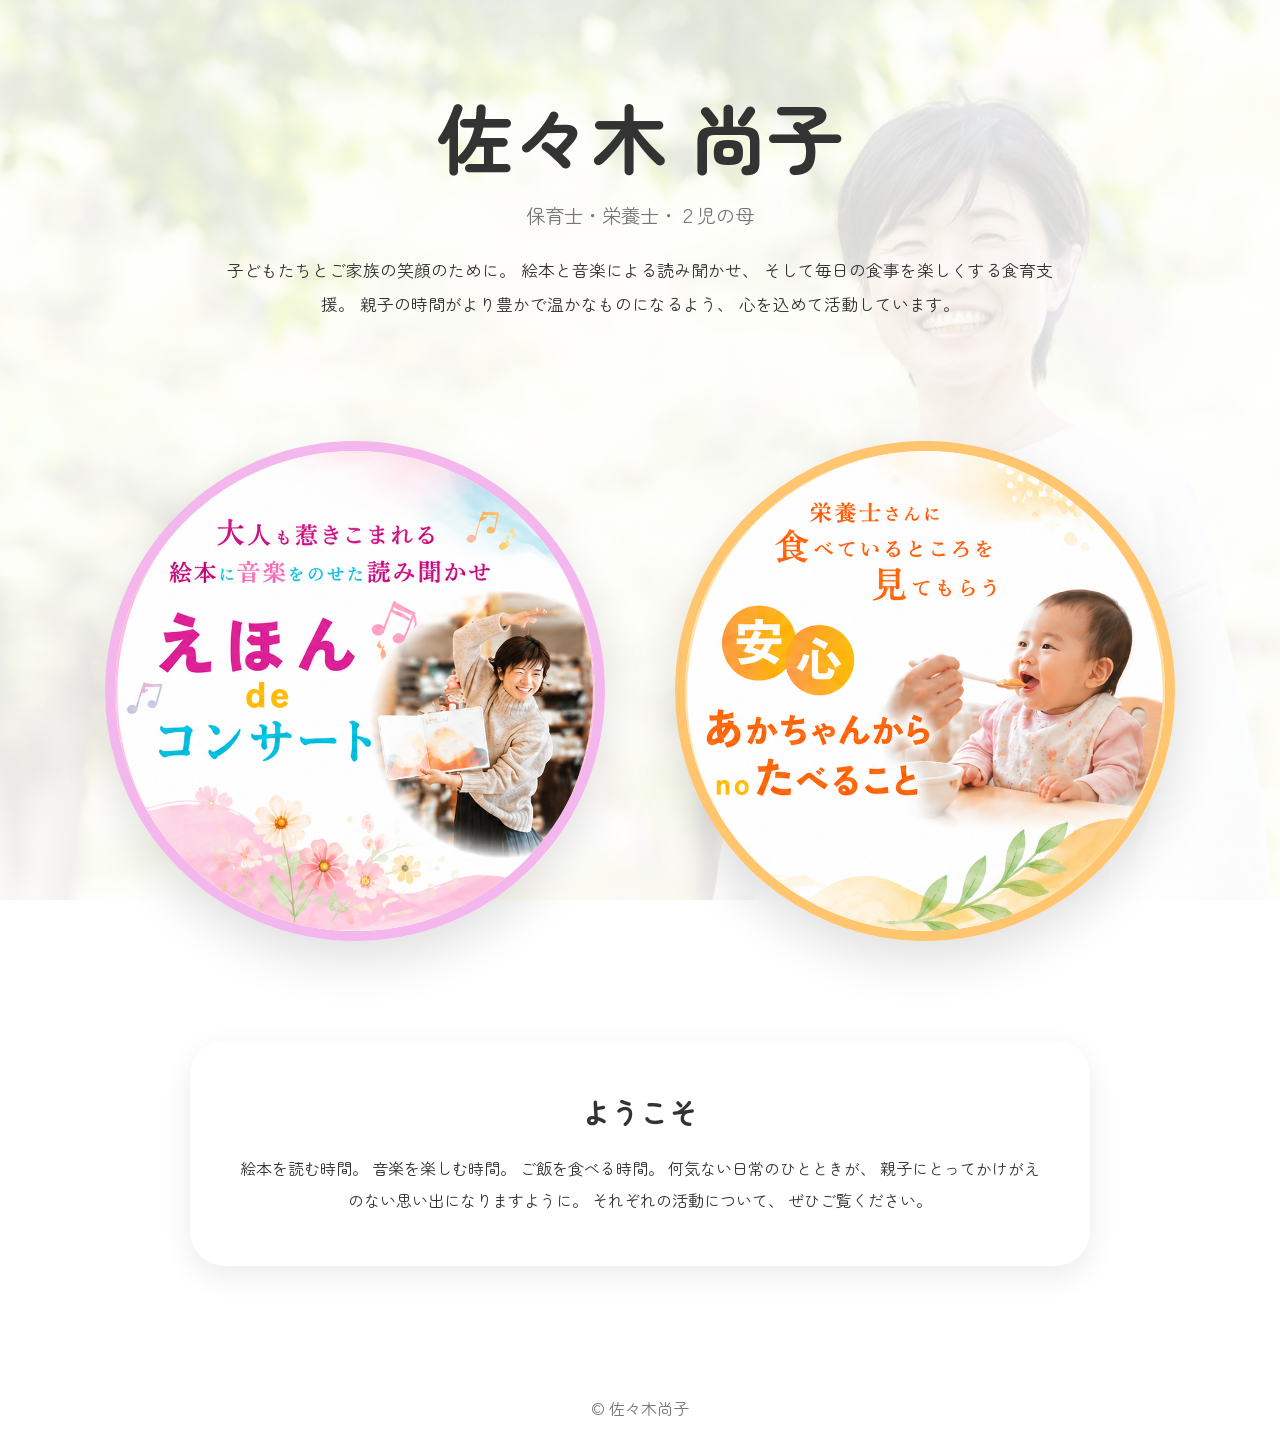
==== index.html @ 64b18c9c "new" ====
<!DOCTYPE html>
<html lang="ja">
<head>
<meta charset="UTF-8">
<meta name="viewport" content="width=device-width, initial-scale=1.0">

<title>佐々木尚子｜保育士・栄養士</title>

<link rel="preconnect" href="https://fonts.googleapis.com">
<link rel="preconnect" href="https://fonts.gstatic.com" crossorigin>

<link href="https://fonts.googleapis.com/css2?family=Zen+Maru+Gothic:wght@400;500;700&display=swap" rel="stylesheet">

<style>

:root{
    --pink:#d93ec4;
    --orange:#ff7a00;
    --text:#333;
}

*{
    margin:0;
    padding:0;
    box-sizing:border-box;
}

body{

    font-family:'Zen Maru Gothic',sans-serif;
    color:var(--text);

    background:
        linear-gradient(
            rgba(255,255,255,0.85),
            rgba(255,255,255,0.85)
        ),
        url("images/back.jpg");

    background-size:cover;
    background-position:center;
    background-attachment:fixed;

    overflow-x:hidden;
}

/* ---------------- */
/* HERO */
/* ---------------- */

.hero{

    text-align:center;
    padding:80px 20px 50px;
}

.hero h1{

    font-size:clamp(2.8rem,6vw,5rem);
    margin-bottom:10px;
}

.hero .sub{

    color:#777;
    font-size:1.2rem;
    margin-bottom:25px;
}

.hero .lead{

    max-width:850px;
    margin:auto;

    line-height:2;
    font-size:1.05rem;
}

.profile-photo{

    width:220px;
    height:220px;

    margin:45px auto 0;

    border-radius:50%;
    overflow:hidden;

    box-shadow:
    0 15px 40px rgba(0,0,0,.15);
}

.profile-photo img{

    width:100%;
    height:100%;
    object-fit:cover;
}

/* ---------------- */
/* SERVICES */
/* ---------------- */

.services{

    display:flex;
    justify-content:center;
    align-items:center;

    gap:70px;

    flex-wrap:wrap;

    margin:70px auto 100px;
}

.service{

    width:500px;
    height:500px;

    border-radius:50%;

    overflow:hidden;

    display:block;

    transition:.4s;

    box-shadow:
    0 20px 50px rgba(0,0,0,.12);
}

.service:hover{

    transform:
        translateY(-12px)
        scale(1.03);

    box-shadow:
        0 30px 60px rgba(0,0,0,.18);
}

.service img{

    width:100%;
    height:100%;

    object-fit:cover;

    display:block;
}

.ehon{

    border:10px solid #f4b7ed;
}

.taberu{

    border:10px solid #ffc56f;
}

/* ---------------- */
/* MESSAGE */
/* ---------------- */

.message{

    max-width:900px;
    margin:auto;

    padding-bottom:100px;
}

.message-box{

    background:white;

    border-radius:35px;

    padding:50px;

    text-align:center;

    box-shadow:
    0 10px 30px rgba(0,0,0,.08);
}

.message-box h2{

    margin-bottom:20px;

    font-size:1.8rem;
}

.message-box p{

    line-height:2;
}

/* ---------------- */
/* FOOTER */
/* ---------------- */

footer{

    text-align:center;

    padding:30px;

    color:#777;
}

/* ---------------- */
/* MOBILE */
/* ---------------- */

@media(max-width:1100px){

.services{

    flex-direction:column;
    gap:50px;
}

}

@media(max-width:600px){

.hero{

    padding-top:50px;
}

.hero .lead{

    font-size:.95rem;
}

.profile-photo{

    width:180px;
    height:180px;
}

.service{

    width:320px;
    height:320px;
}

.message-box{

    padding:35px 25px;
}

.message-box h2{

    font-size:1.5rem;
}

}

</style>
</head>

<body>

<section class="hero">

<div class="container">

<h1>
佐々木 尚子
</h1>

<div class="sub">
保育士・栄養士・２児の母
</div>

<p class="lead">

子どもたちとご家族の笑顔のために。

絵本と音楽による読み聞かせ、
そして毎日の食事を楽しくする食育支援。

親子の時間がより豊かで温かなものになるよう、
心を込めて活動しています。
</p>

<!--

<div class="profile-photo">
    <img src="images/naoko.png" alt="佐々木尚子">
</div>

-->


</div>

</section>

<section>

<div class="container">

<div class="services">

<a href="ehon.html" class="service ehon">
    <img src="images/ehon.png" alt="えほん de コンサート">
</a>

<a href="taberu.html" class="service taberu">
    <img src="images/taberu.png" alt="安心 あかちゃんからの食べること">
</a>

</div>

</div>

</section>

<section class="message">

<div class="container">

<div class="message-box">

<h2>
ようこそ
</h2>

<p>

絵本を読む時間。

音楽を楽しむ時間。

ご飯を食べる時間。

何気ない日常のひとときが、
親子にとってかけがえのない思い出になりますように。

それぞれの活動について、
ぜひご覧ください。

</p>

</div>

</div>

</section>

<footer>

© 佐々木尚子

</footer>

</body>
</html>
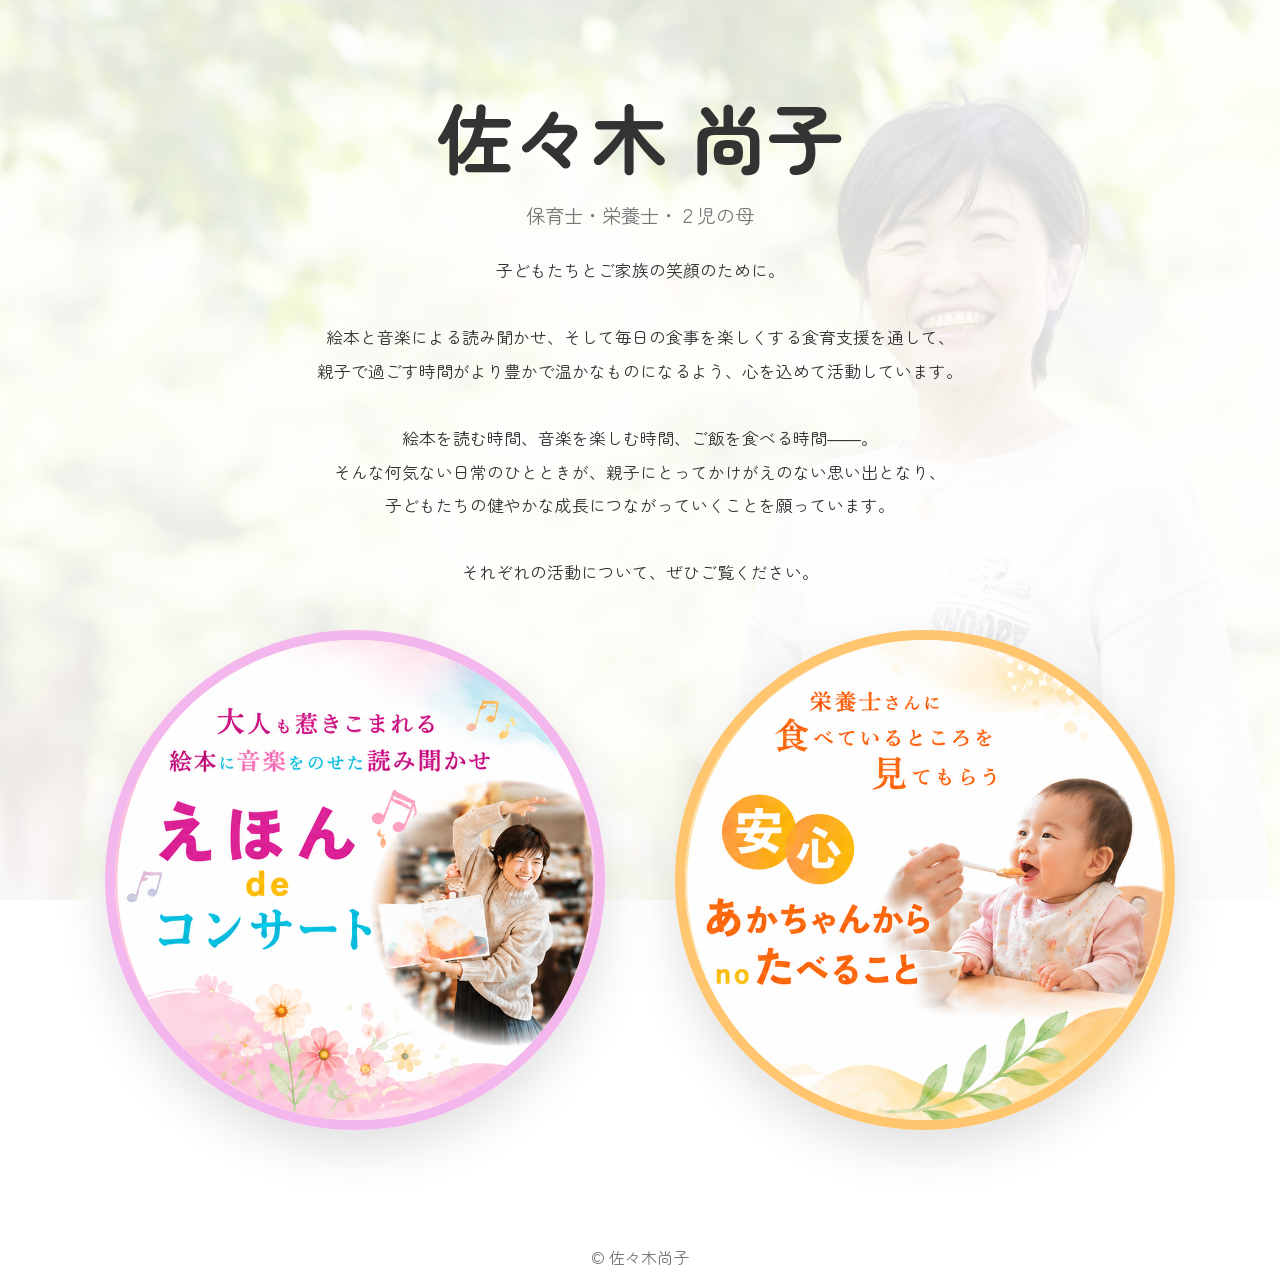
==== commit 9498a4a5: "change" ====
--- a/index.html
+++ b/index.html
@@ -51,7 +51,7 @@
 .hero{
 
     text-align:center;
-    padding:80px 20px 50px;
+    padding:80px 20px 20px;
 }
 
 .hero h1{
@@ -111,7 +111,7 @@
 
     flex-wrap:wrap;
 
-    margin:70px auto 100px;
+    margin:20px auto 100px;
 }
 
 .service{
@@ -170,7 +170,7 @@
     max-width:900px;
     margin:auto;
 
-    padding-bottom:100px;
+    padding-bottom:50px;
 }
 
 .message-box{
@@ -207,7 +207,7 @@
 
     text-align:center;
 
-    padding:30px;
+    padding:15px 10px;
 
     color:#777;
 }
@@ -281,13 +281,16 @@
 
 <p class="lead">
 
-子どもたちとご家族の笑顔のために。
-
-絵本と音楽による読み聞かせ、
-そして毎日の食事を楽しくする食育支援。
-
-親子の時間がより豊かで温かなものになるよう、
-心を込めて活動しています。
+子どもたちとご家族の笑顔のために。<br><br>
+
+絵本と音楽による読み聞かせ、そして毎日の食事を楽しくする食育支援を通して、<br>
+親子で過ごす時間がより豊かで温かなものになるよう、心を込めて活動しています。<br><br>
+
+絵本を読む時間、音楽を楽しむ時間、ご飯を食べる時間――。<br>
+そんな何気ない日常のひとときが、親子にとってかけがえのない思い出となり、<br>
+子どもたちの健やかな成長につながっていくことを願っています。<br><br>
+
+それぞれの活動について、ぜひご覧ください。
 </p>
 
 <!--
@@ -323,37 +326,6 @@
 
 </section>
 
-<section class="message">
-
-<div class="container">
-
-<div class="message-box">
-
-<h2>
-ようこそ
-</h2>
-
-<p>
-
-絵本を読む時間。
-
-音楽を楽しむ時間。
-
-ご飯を食べる時間。
-
-何気ない日常のひとときが、
-親子にとってかけがえのない思い出になりますように。
-
-それぞれの活動について、
-ぜひご覧ください。
-
-</p>
-
-</div>
-
-</div>
-
-</section>
 
 <footer>
 
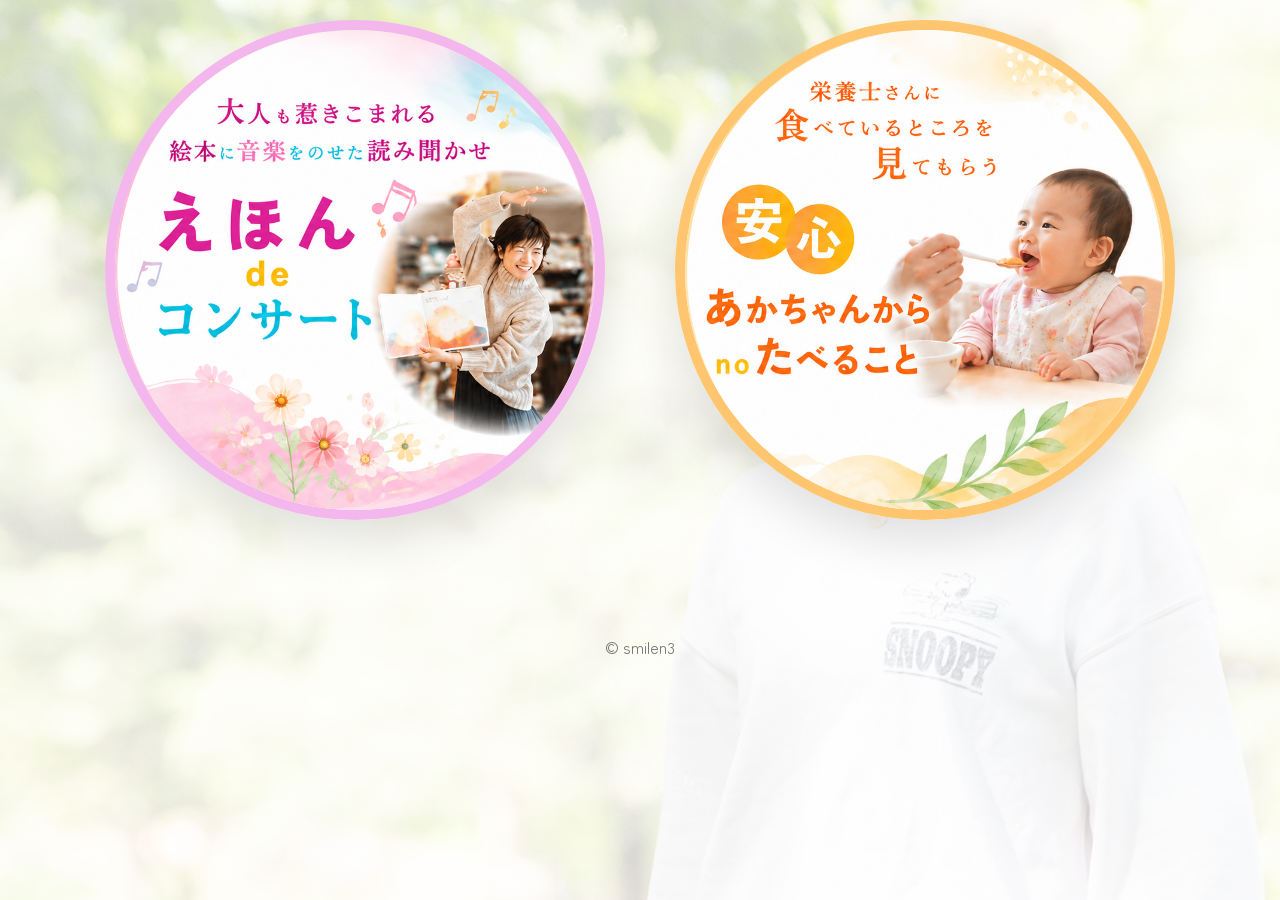
==== commit 302dcb74: "changes" ====
--- a/index.html
+++ b/index.html
@@ -32,8 +32,8 @@
 
     background:
         linear-gradient(
-            rgba(255,255,255,0.85),
-            rgba(255,255,255,0.85)
+            rgba(255,255,255,0.75),
+            rgba(255,255,255,0.75)
         ),
         url("images/back.jpg");
 
@@ -260,6 +260,18 @@
     font-size:1.5rem;
 }
 
+
+}
+
+
+.sp-br{
+    display:none;
+}
+
+@media(max-width:600px){
+    .sp-br{
+        display:inline;
+    }
 }
 
 </style>
@@ -267,48 +279,10 @@
 
 <body>
 
-<section class="hero">
-
-<div class="container">
-
-<h1>
-佐々木 尚子
-</h1>
-
-<div class="sub">
-保育士・栄養士・２児の母
-</div>
-
-<p class="lead">
-
-子どもたちとご家族の笑顔のために。<br><br>
-
-絵本と音楽による読み聞かせ、そして毎日の食事を楽しくする食育支援を通して、<br>
-親子で過ごす時間がより豊かで温かなものになるよう、心を込めて活動しています。<br><br>
-
-絵本を読む時間、音楽を楽しむ時間、ご飯を食べる時間――。<br>
-そんな何気ない日常のひとときが、親子にとってかけがえのない思い出となり、<br>
-子どもたちの健やかな成長につながっていくことを願っています。<br><br>
-
-それぞれの活動について、ぜひご覧ください。
-</p>
-
-<!--
-
-<div class="profile-photo">
-    <img src="images/naoko.png" alt="佐々木尚子">
-</div>
-
--->
-
-
-</div>
-
-</section>
+
 
 <section>
 
-<div class="container">
 
 <div class="services">
 
@@ -320,16 +294,15 @@
     <img src="images/taberu.png" alt="安心 あかちゃんからの食べること">
 </a>
 
+
 </div>
 
-</div>
-
 </section>
 
 
 <footer>
 
-© 佐々木尚子
+© smilen3
 
 </footer>
 
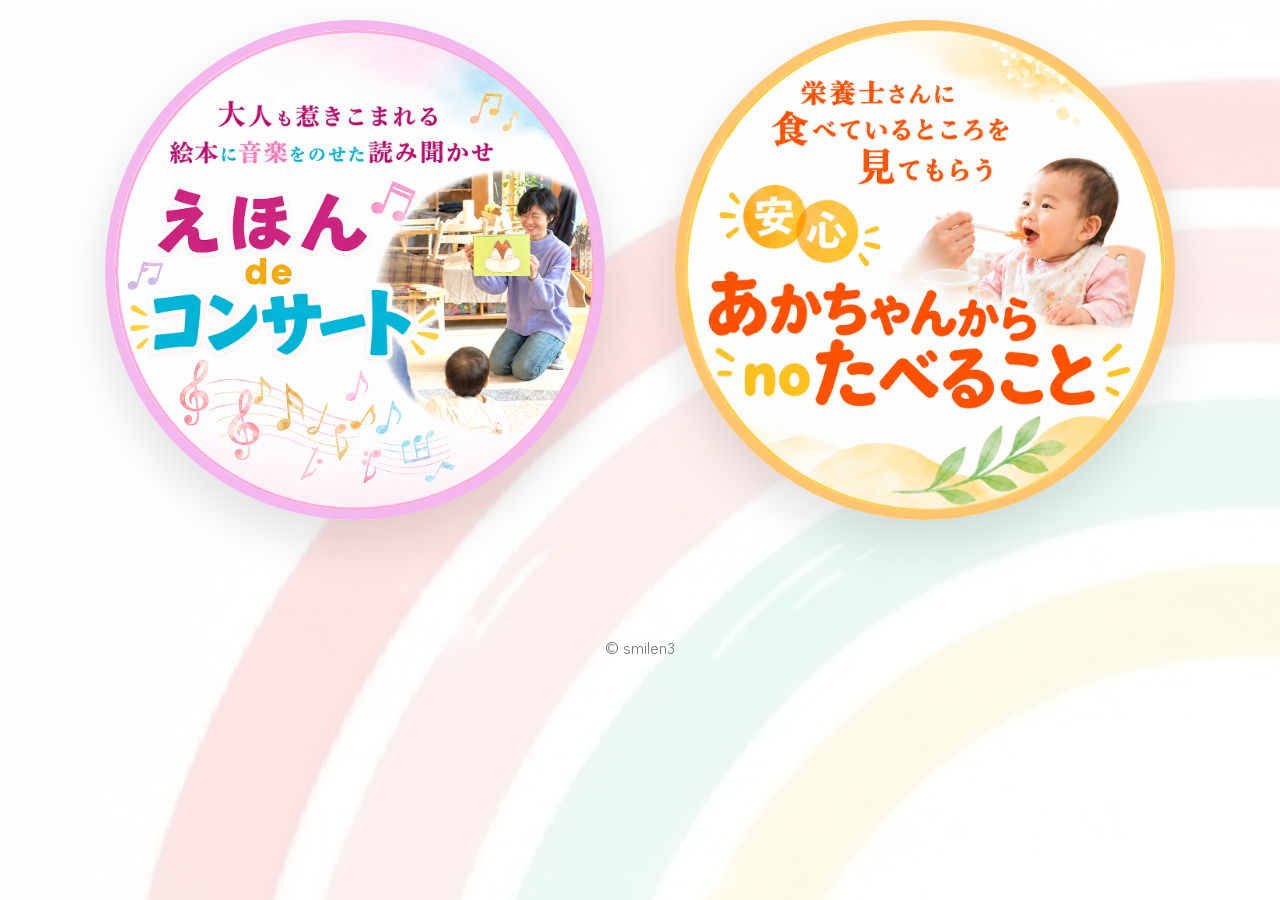
==== commit 98ff5d15: "changes" ====
--- a/index.html
+++ b/index.html
@@ -4,7 +4,26 @@
 <meta charset="UTF-8">
 <meta name="viewport" content="width=device-width, initial-scale=1.0">
 
-<title>佐々木尚子｜保育士・栄養士</title>
+<title>ささきなおこ｜保育士・栄養士</title>
+
+<meta name="description" content="“絵本と音楽と食”を通して、乳幼児親子に笑顔を届ける活動をしています。">
+<meta name="keywords" content="ささきなおこ,板橋,赤塚,成増,赤ちゃん,離乳食,絵本,読み聞かせ,子育て,親子,子育て相談,あかちゃん相談">
+
+<meta property="og:title" content="ささきなおこ"/>
+<meta property="og:description" content="“絵本と音楽と食”を通して、乳幼児親子に笑顔を届ける活動をしています。"/>
+<meta property="og:url" content="https://smilen3.pages.dev/" />
+<meta property="og:type" content="website" />
+<meta property="og:image" content="https://smilen3.pages.dev/images/naoko.png" />
+<meta property="og:url" content="https://smilen3.pages.dev/" />
+<meta property="og:site_name" content="ささきなおこ" />
+<meta name="twitter:card" content="summary_large_image"/>
+<meta name="twitter:title" content="ささきなおこ"/>
+<meta name="twitter:description" content="“絵本と音楽と食”を通して、乳幼児親子に笑顔を届ける活動をしています。"/>
+
+<link rel="icon" href="images/staff_taberu.png" type="image/png" sizes="32x32" />
+<link rel="icon" href="images/staff_taberu.png" type="image/png" sizes="192x192" />
+<link rel="apple-touch-icon" href="images/staff_taberu.png" />
+<meta name="msapplication-TileImage" content="images/staff_taberu.png" />
 
 <link rel="preconnect" href="https://fonts.googleapis.com">
 <link rel="preconnect" href="https://fonts.gstatic.com" crossorigin>
